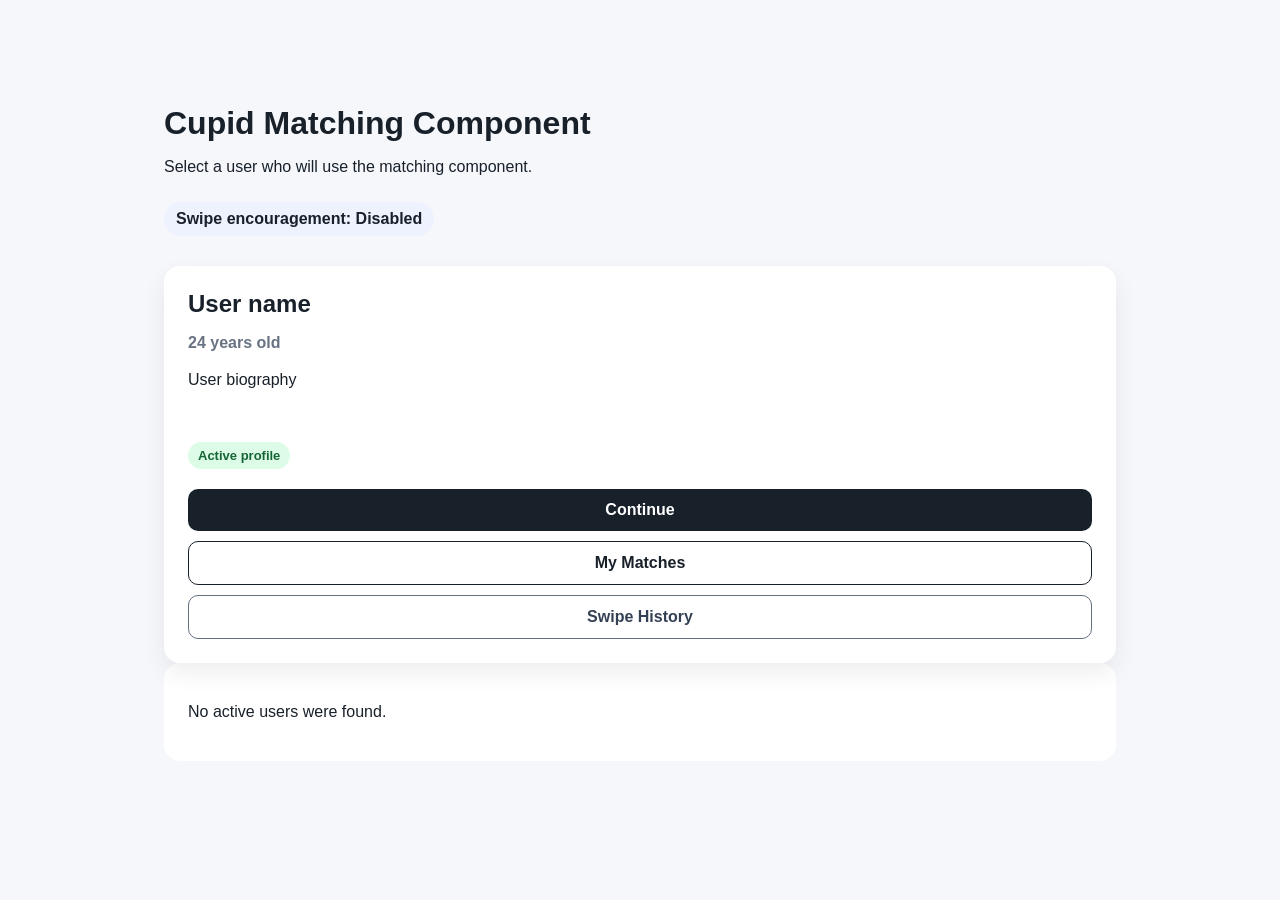
==== src/main/resources/templates/index.html @ f78088a4 "Initial final project with Spring Data JPA and MySQL" ====
<!DOCTYPE html>
<html lang="en" xmlns:th="http://www.thymeleaf.org">
<head>
    <meta charset="UTF-8">

    <meta
        name="viewport"
        content="width=device-width, initial-scale=1"
    >

    <title>Cupid Matching</title>

    <style>
        * {
            box-sizing: border-box;
        }

        body {
            margin: 0;
            font-family: Arial, sans-serif;
            background: #f6f7fb;
            color: #18202a;
        }

        main {
            max-width: 1000px;
            margin: 60px auto;
            padding: 24px;
        }

        .page-header {
            margin-bottom: 30px;
        }

        .page-header h1 {
            margin-bottom: 10px;
        }

        .status {
            display: inline-block;
            margin-top: 10px;
            padding: 8px 12px;
            border-radius: 999px;
            background: #eef2ff;
            font-weight: 700;
        }

        .user-grid {
            display: grid;
            grid-template-columns:
                repeat(auto-fit, minmax(220px, 1fr));
            gap: 20px;
        }

        .user-card {
            background: white;
            border-radius: 16px;
            padding: 24px;
            box-shadow: 0 10px 25px
                rgba(0, 0, 0, 0.07);
        }

        .user-card h2 {
            margin-top: 0;
            margin-bottom: 8px;
        }

        .age {
            color: #687384;
            font-weight: 700;
        }

        .bio {
            min-height: 48px;
            line-height: 1.5;
        }

        .active-badge {
            display: inline-block;
            margin-top: 10px;
            padding: 6px 10px;
            border-radius: 999px;
            background: #dcfce7;
            color: #166534;
            font-size: 13px;
            font-weight: 700;
        }

        .empty-state {
            background: white;
            border-radius: 16px;
            padding: 24px;
        }

        .continue-button {
            display: block;
            margin-top: 20px;
            padding: 12px 16px;
            border-radius: 10px;
            background: #18202a;
            color: white;
            text-align: center;
            text-decoration: none;
            font-weight: 700;
        }

        .continue-button:hover {
            background: #303a47;
        }

        .user-actions {
            display: grid;
            gap: 10px;
            margin-top: 20px;
        }

        .user-actions .continue-button {
            margin-top: 0;
        }

        .matches-button {
            display: block;
            padding: 12px 16px;
            border: 1px solid #18202a;
            border-radius: 10px;
            color: #18202a;
            text-align: center;
            text-decoration: none;
            font-weight: 700;
        }

        .matches-button:hover {
            background: #f2f4f7;
        }

        .history-button {
            display: block;
            padding: 12px 16px;
            border: 1px solid #667085;
            border-radius: 10px;
            color: #344054;
            text-align: center;
            text-decoration: none;
            font-weight: 700;
        }

        .history-button:hover {
            background: #f2f4f7;
        }
    </style>
</head>

<body>
<main>
    <header class="page-header">
        <h1>Cupid Matching Component</h1>

        <p>
            Select a user who will use the matching component.
        </p>

        <div class="status">
            Swipe encouragement:
            <span
                th:text="${
                    swipeEncouragementEnabled
                    ? 'Enabled'
                    : 'Disabled'
                }"
            >
                Disabled
            </span>
        </div>
    </header>

    <section
        class="user-grid"
        th:unless="${#lists.isEmpty(users)}"
    >
        <article
            class="user-card"
            th:each="user : ${users}"
        >
            <h2 th:text="${user.displayName}">
                User name
            </h2>

            <p
                class="age"
                th:text="|${user.age} years old|"
            >
                24 years old
            </p>

            <p
                class="bio"
                th:text="${user.bio}"
            >
                User biography
            </p>

            <span class="active-badge">
                Active profile
            </span>
            <div class="user-actions">

            <a
                class="continue-button"
                th:href="@{/discover(userId=${user.id})}"
                th:text="|Continue as ${user.displayName}|"
            >
                Continue
            </a>

            <a
                class="matches-button"
                th:href="@{/matches(userId=${user.id})}"
            >
                My Matches
            </a>
            <a
                class="history-button"
                th:href="@{/history(userId=${user.id})}"
            >
                Swipe History
            </a>
</div>

        </article>
    </section>

    <section
        class="empty-state"
        th:if="${#lists.isEmpty(users)}"
    >
        <p>No active users were found.</p>
    </section>
</main>
</body>
</html>
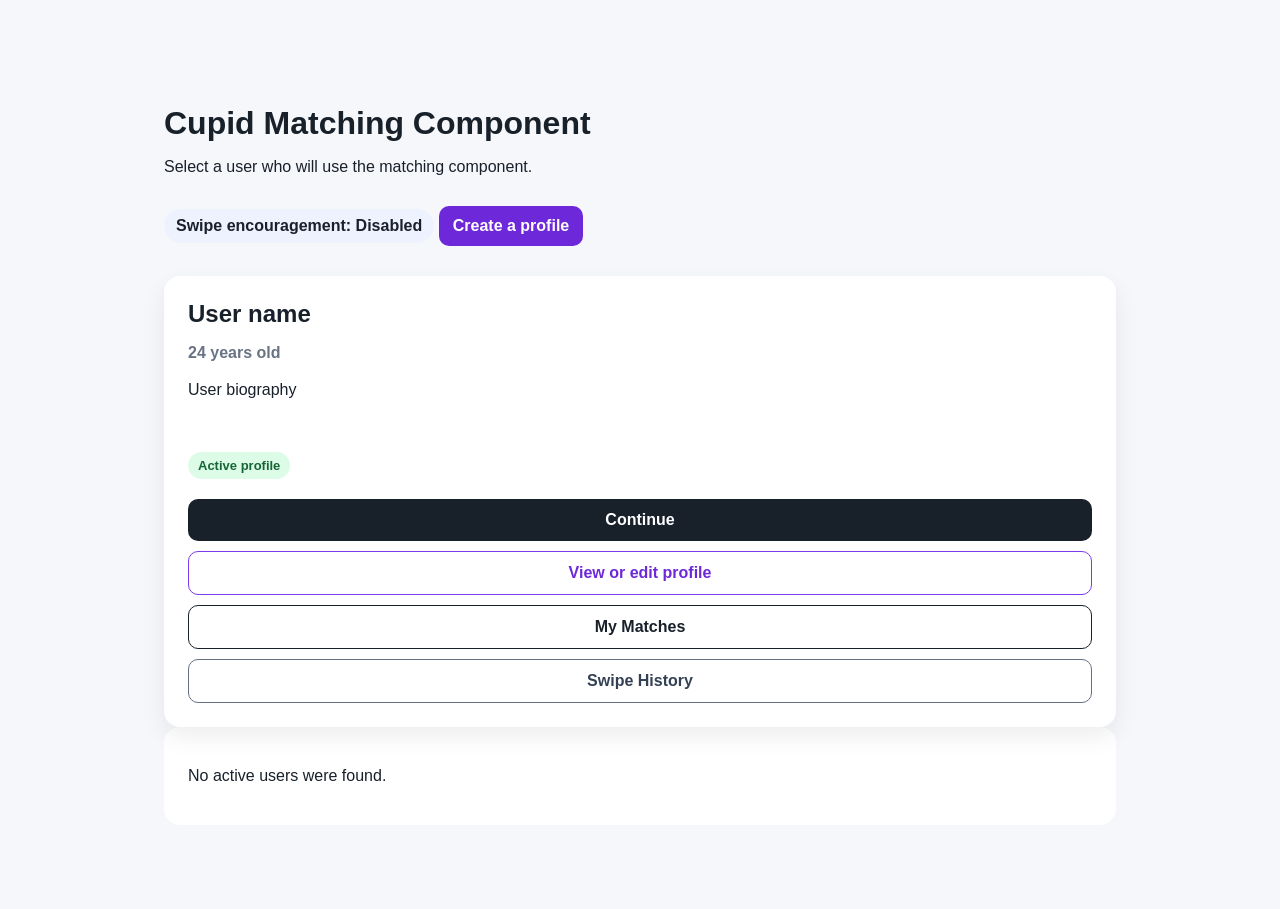
==== commit 59795b82: "Add profile management and improve Cupid design - Users can now create, view, and edit their profile" ====
--- a/src/main/resources/templates/index.html
+++ b/src/main/resources/templates/index.html
@@ -147,7 +147,34 @@
         .history-button:hover {
             background: #f2f4f7;
         }
+
+        .profile-button {
+            display: block;
+            padding: 12px 16px;
+            border: 1px solid #7c3aed;
+            border-radius: 10px;
+            color: #6d28d9;
+            text-align: center;
+            text-decoration: none;
+            font-weight: 700;
+        }
+
+        .profile-button:hover {
+            background: #f5f3ff;
+        }
+
+        .create-profile-link {
+            display: inline-block;
+            margin-top: 14px;
+            color: #ffffff;
+            background: #6d28d9;
+            border-radius: 10px;
+            padding: 11px 14px;
+            text-decoration: none;
+            font-weight: 700;
+        }
     </style>
+    <link rel="stylesheet" th:href="@{/css/cupid.css}">
 </head>
 
 <body>
@@ -171,6 +198,10 @@
                 Disabled
             </span>
         </div>
+
+        <a class="create-profile-link" th:href="@{/profiles/new}">
+            Create a profile
+        </a>
     </header>
 
     <section
@@ -213,6 +244,13 @@
             </a>
 
             <a
+                class="profile-button"
+                th:href="@{/profiles/{profileId}(profileId=${user.id})}"
+            >
+                View or edit profile
+            </a>
+
+            <a
                 class="matches-button"
                 th:href="@{/matches(userId=${user.id})}"
             >
@@ -237,4 +275,4 @@
     </section>
 </main>
 </body>
-</html>+</html>
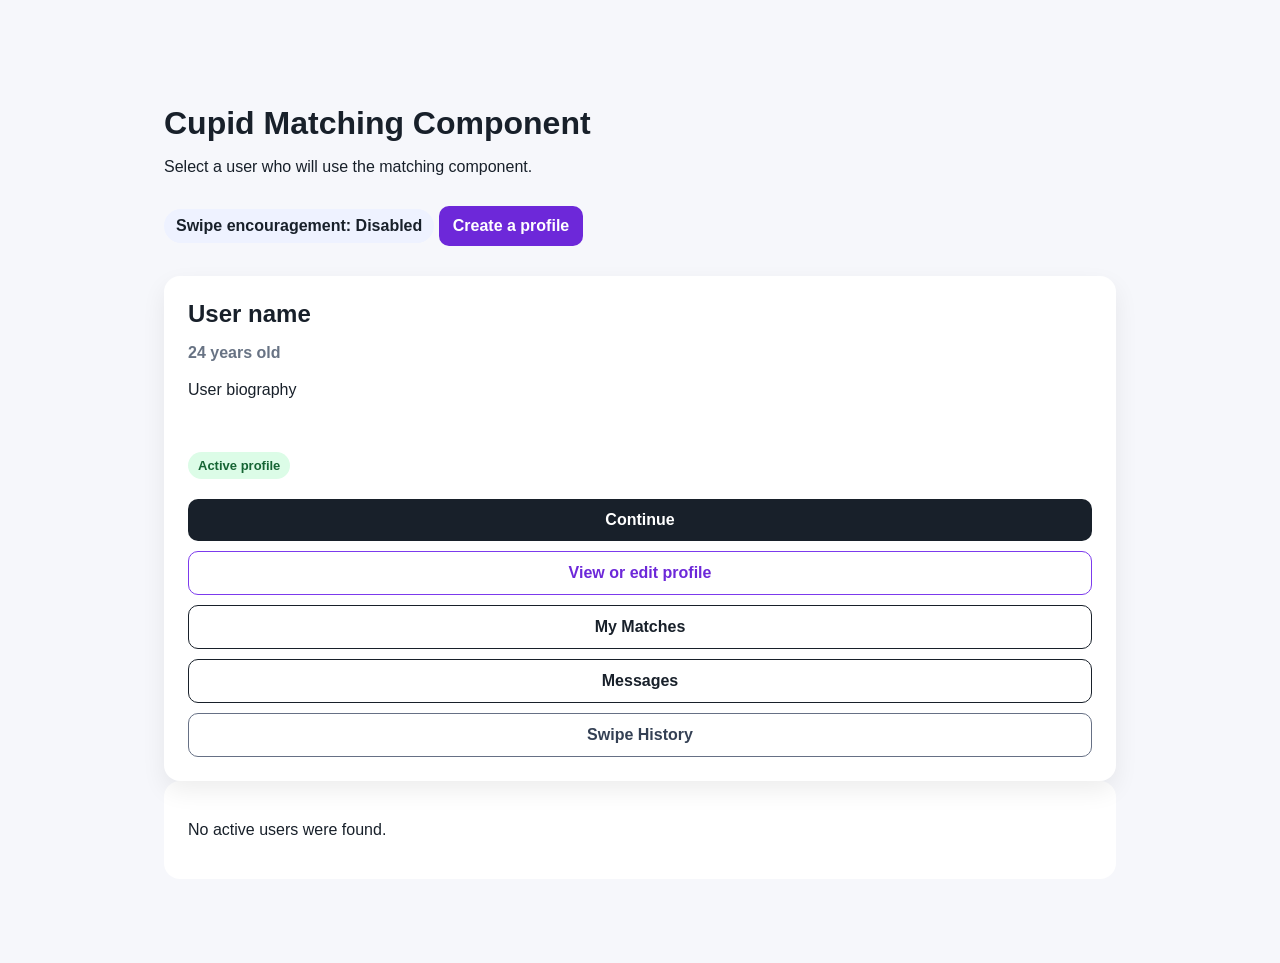
==== commit 53d15f08: "Add messaging navigation to home page" ====
--- a/src/main/resources/templates/index.html
+++ b/src/main/resources/templates/index.html
@@ -257,6 +257,12 @@
                 My Matches
             </a>
             <a
+                class="matches-button"
+                th:href="@{/messages(userId=${user.id})}"
+            >
+                Messages
+            </a>
+            <a
                 class="history-button"
                 th:href="@{/history(userId=${user.id})}"
             >
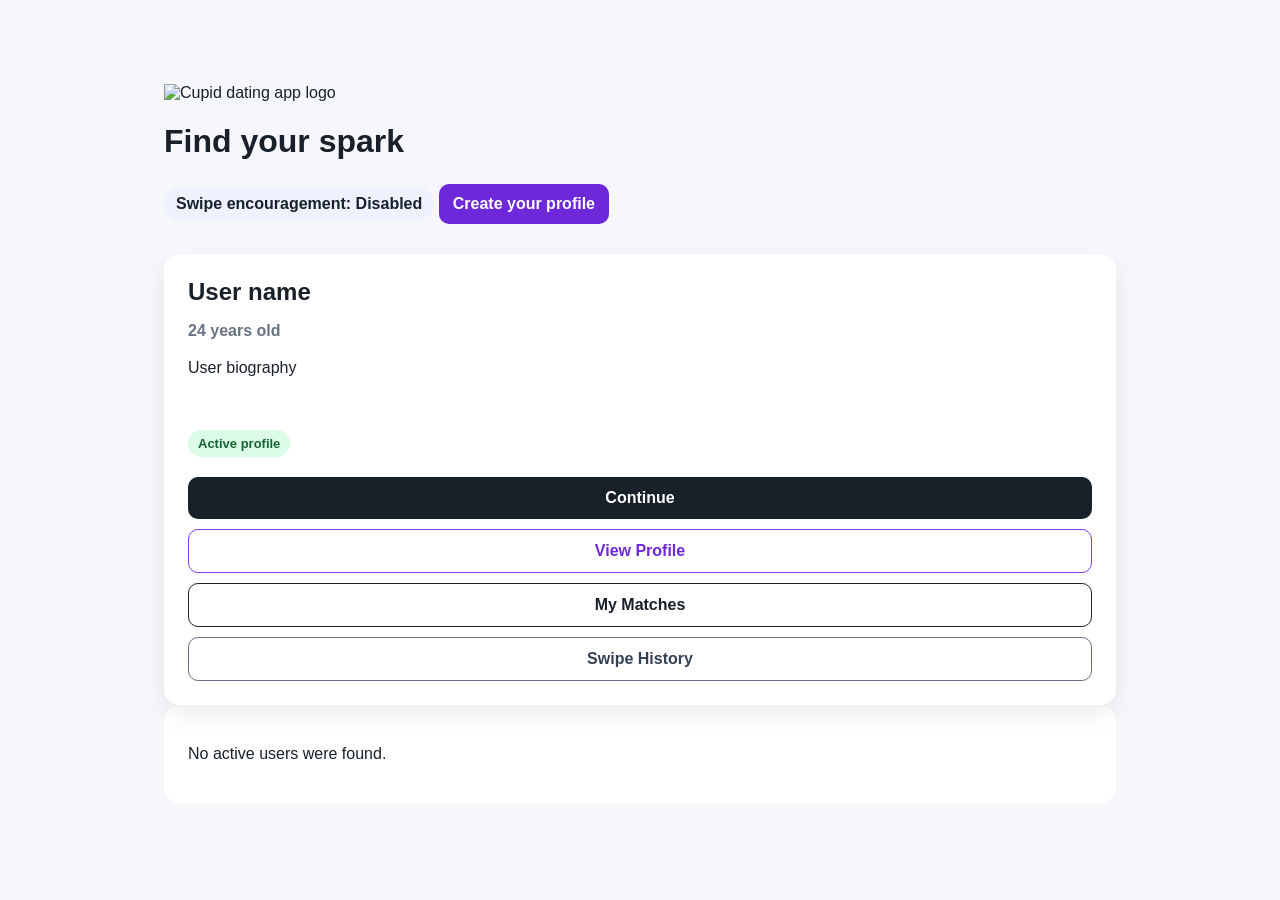
==== commit 655b3d4b: "feat: complete profile lifecycle, account deletion safeguards, and Cupid UI refresh" ====
--- a/src/main/resources/templates/index.html
+++ b/src/main/resources/templates/index.html
@@ -177,20 +177,19 @@
     <link rel="stylesheet" th:href="@{/css/cupid.css}">
 </head>
 
-<body>
+<body class="home-page">
 <main>
     <header class="page-header">
-        <h1>Cupid Matching Component</h1>
-
-        <p>
-            Select a user who will use the matching component.
-        </p>
+        <a class="home-brand-logo" th:href="@{/}" aria-label="Cupid home">
+            <img th:src="@{/images/cupid-logo.png}" alt="Cupid dating app logo">
+        </a>
+        <h1>Find your spark</h1>
 
         <div class="status">
             Swipe encouragement:
             <span
                 th:text="${
-                    swipeEncouragementEnabled
+                    swipeEncouragementEnabled == true
                     ? 'Enabled'
                     : 'Disabled'
                 }"
@@ -200,7 +199,7 @@
         </div>
 
         <a class="create-profile-link" th:href="@{/profiles/new}">
-            Create a profile
+            Create your profile
         </a>
     </header>
 
@@ -247,7 +246,7 @@
                 class="profile-button"
                 th:href="@{/profiles/{profileId}(profileId=${user.id})}"
             >
-                View or edit profile
+                View Profile
             </a>
 
             <a
@@ -255,12 +254,6 @@
                 th:href="@{/matches(userId=${user.id})}"
             >
                 My Matches
-            </a>
-            <a
-                class="matches-button"
-                th:href="@{/messages(userId=${user.id})}"
-            >
-                Messages
             </a>
             <a
                 class="history-button"
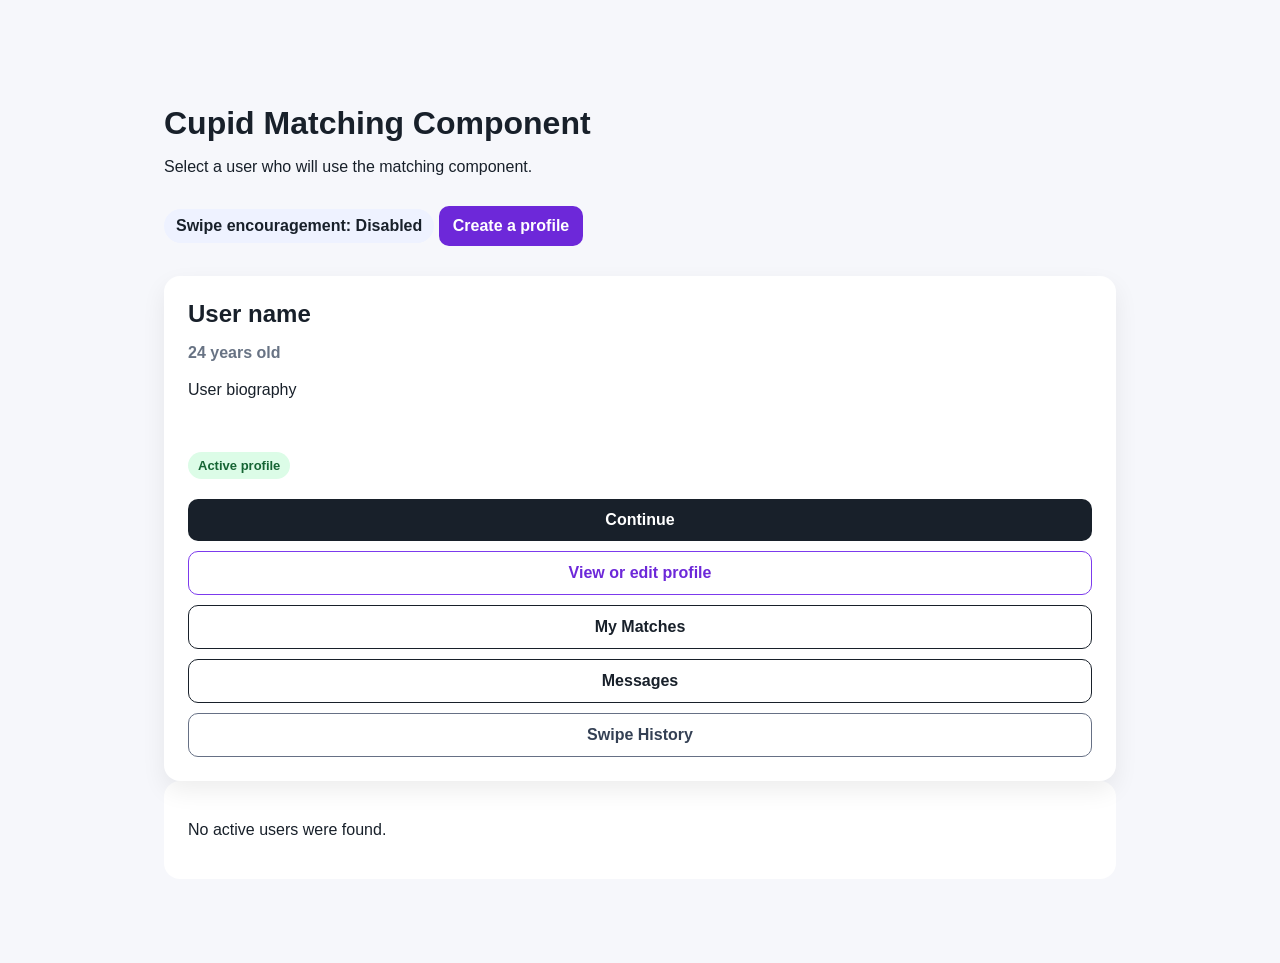
==== commit a6eb8c56: "Merge pull request #4 from Jd3nz/feature/messaging Add messaging with conversation history and Thyme" ====
--- a/src/main/resources/templates/index.html
+++ b/src/main/resources/templates/index.html
@@ -177,19 +177,20 @@
     <link rel="stylesheet" th:href="@{/css/cupid.css}">
 </head>
 
-<body class="home-page">
+<body>
 <main>
     <header class="page-header">
-        <a class="home-brand-logo" th:href="@{/}" aria-label="Cupid home">
-            <img th:src="@{/images/cupid-logo.png}" alt="Cupid dating app logo">
-        </a>
-        <h1>Find your spark</h1>
+        <h1>Cupid Matching Component</h1>
+
+        <p>
+            Select a user who will use the matching component.
+        </p>
 
         <div class="status">
             Swipe encouragement:
             <span
                 th:text="${
-                    swipeEncouragementEnabled == true
+                    swipeEncouragementEnabled
                     ? 'Enabled'
                     : 'Disabled'
                 }"
@@ -199,7 +200,7 @@
         </div>
 
         <a class="create-profile-link" th:href="@{/profiles/new}">
-            Create your profile
+            Create a profile
         </a>
     </header>
 
@@ -246,7 +247,7 @@
                 class="profile-button"
                 th:href="@{/profiles/{profileId}(profileId=${user.id})}"
             >
-                View Profile
+                View or edit profile
             </a>
 
             <a
@@ -254,6 +255,12 @@
                 th:href="@{/matches(userId=${user.id})}"
             >
                 My Matches
+            </a>
+            <a
+                class="matches-button"
+                th:href="@{/messages(userId=${user.id})}"
+            >
+                Messages
             </a>
             <a
                 class="history-button"
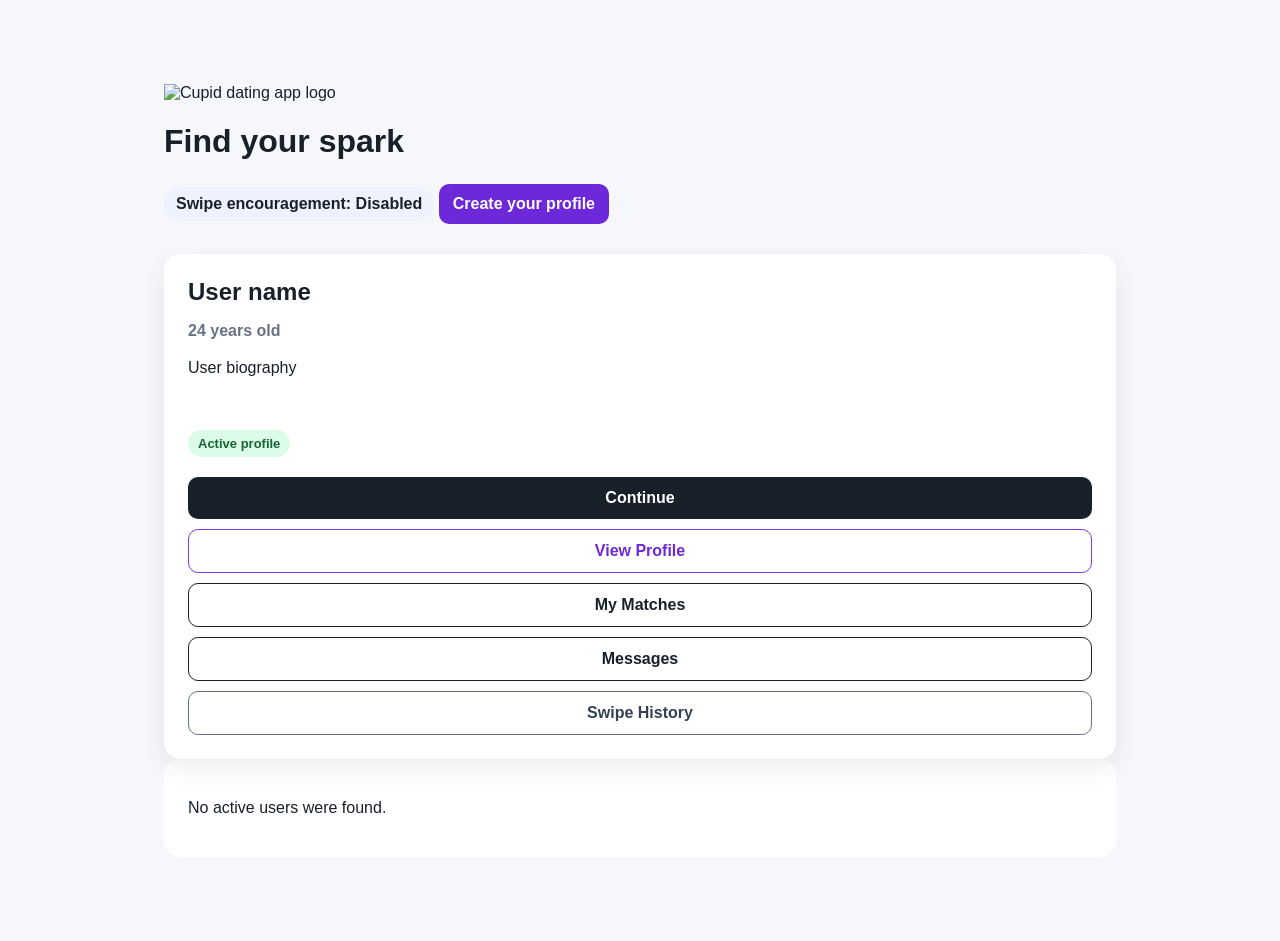
==== commit 78f2043b: "Merge pull request #5 from Jd3nz/feature/profile-deactivation-settings feat: profile lifecycle, ethi" ====
--- a/src/main/resources/templates/index.html
+++ b/src/main/resources/templates/index.html
@@ -177,20 +177,19 @@
     <link rel="stylesheet" th:href="@{/css/cupid.css}">
 </head>
 
-<body>
+<body class="home-page">
 <main>
     <header class="page-header">
-        <h1>Cupid Matching Component</h1>
-
-        <p>
-            Select a user who will use the matching component.
-        </p>
+        <a class="home-brand-logo" th:href="@{/}" aria-label="Cupid home">
+            <img th:src="@{/images/cupid-logo.png}" alt="Cupid dating app logo">
+        </a>
+        <h1>Find your spark</h1>
 
         <div class="status">
             Swipe encouragement:
             <span
                 th:text="${
-                    swipeEncouragementEnabled
+                    swipeEncouragementEnabled == true
                     ? 'Enabled'
                     : 'Disabled'
                 }"
@@ -200,7 +199,7 @@
         </div>
 
         <a class="create-profile-link" th:href="@{/profiles/new}">
-            Create a profile
+            Create your profile
         </a>
     </header>
 
@@ -247,7 +246,7 @@
                 class="profile-button"
                 th:href="@{/profiles/{profileId}(profileId=${user.id})}"
             >
-                View or edit profile
+                View Profile
             </a>
 
             <a
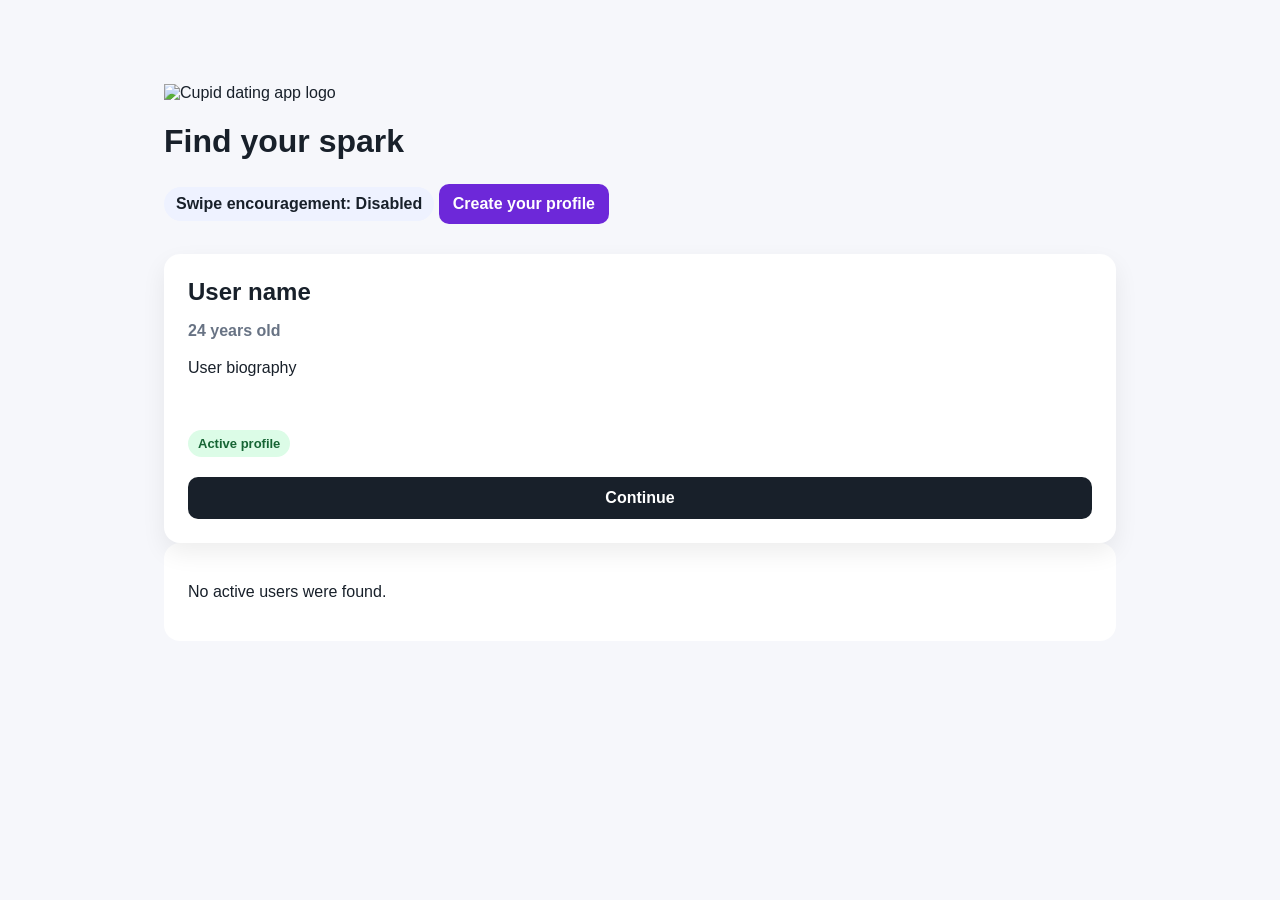
==== commit a4569681: "feat: unify Cupid navigation & refine messaging UI" ====
--- a/src/main/resources/templates/index.html
+++ b/src/main/resources/templates/index.html
@@ -241,33 +241,7 @@
             >
                 Continue
             </a>
-
-            <a
-                class="profile-button"
-                th:href="@{/profiles/{profileId}(profileId=${user.id})}"
-            >
-                View Profile
-            </a>
-
-            <a
-                class="matches-button"
-                th:href="@{/matches(userId=${user.id})}"
-            >
-                My Matches
-            </a>
-            <a
-                class="matches-button"
-                th:href="@{/messages(userId=${user.id})}"
-            >
-                Messages
-            </a>
-            <a
-                class="history-button"
-                th:href="@{/history(userId=${user.id})}"
-            >
-                Swipe History
-            </a>
-</div>
+            </div>
 
         </article>
     </section>
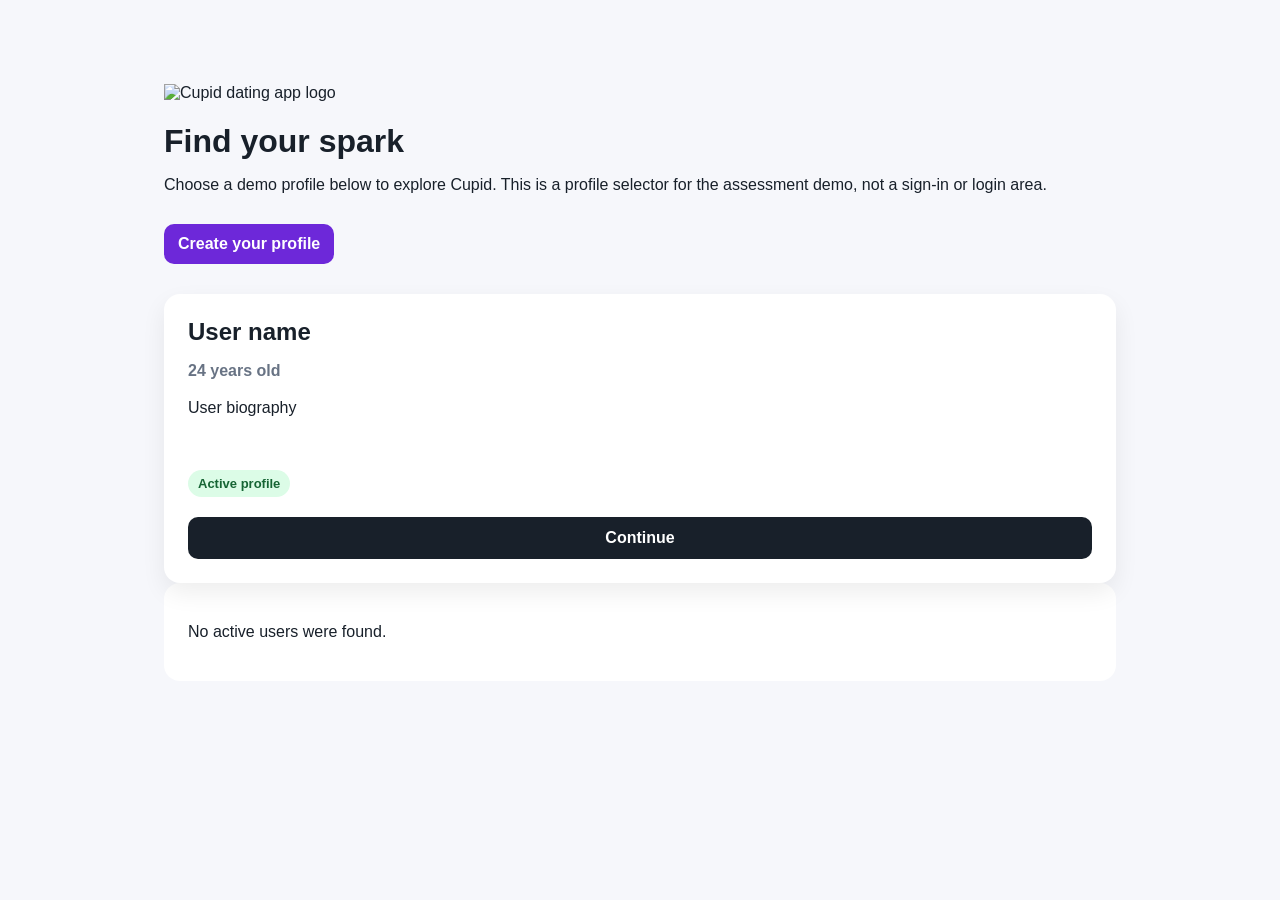
==== commit 827c2dab: "feat: complete UI experience and ethical controls" ====
--- a/src/main/resources/templates/index.html
+++ b/src/main/resources/templates/index.html
@@ -185,18 +185,10 @@
         </a>
         <h1>Find your spark</h1>
 
-        <div class="status">
-            Swipe encouragement:
-            <span
-                th:text="${
-                    swipeEncouragementEnabled == true
-                    ? 'Enabled'
-                    : 'Disabled'
-                }"
-            >
-                Disabled
-            </span>
-        </div>
+        <p class="demo-selector-note">
+            Choose a demo profile below to explore Cupid. This is a profile
+            selector for the assessment demo, not a sign-in or login area.
+        </p>
 
         <a class="create-profile-link" th:href="@{/profiles/new}">
             Create your profile
